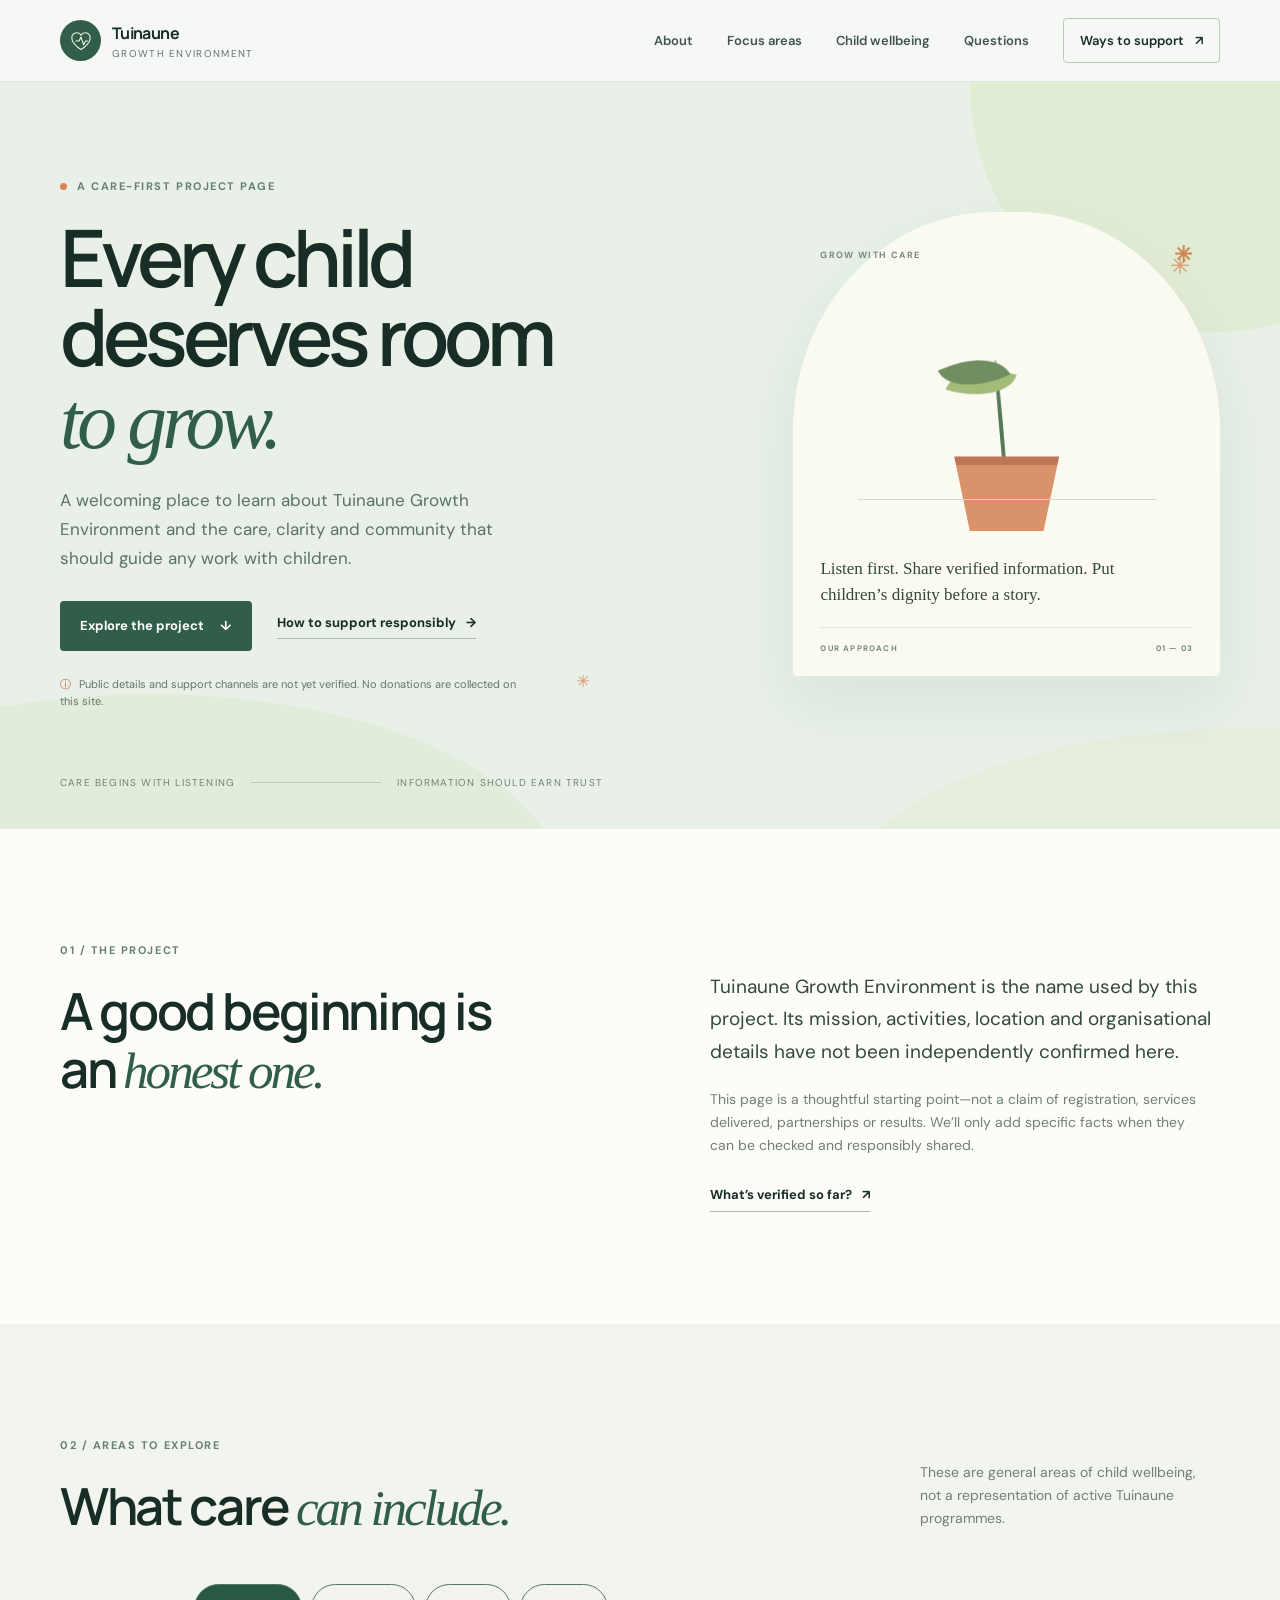
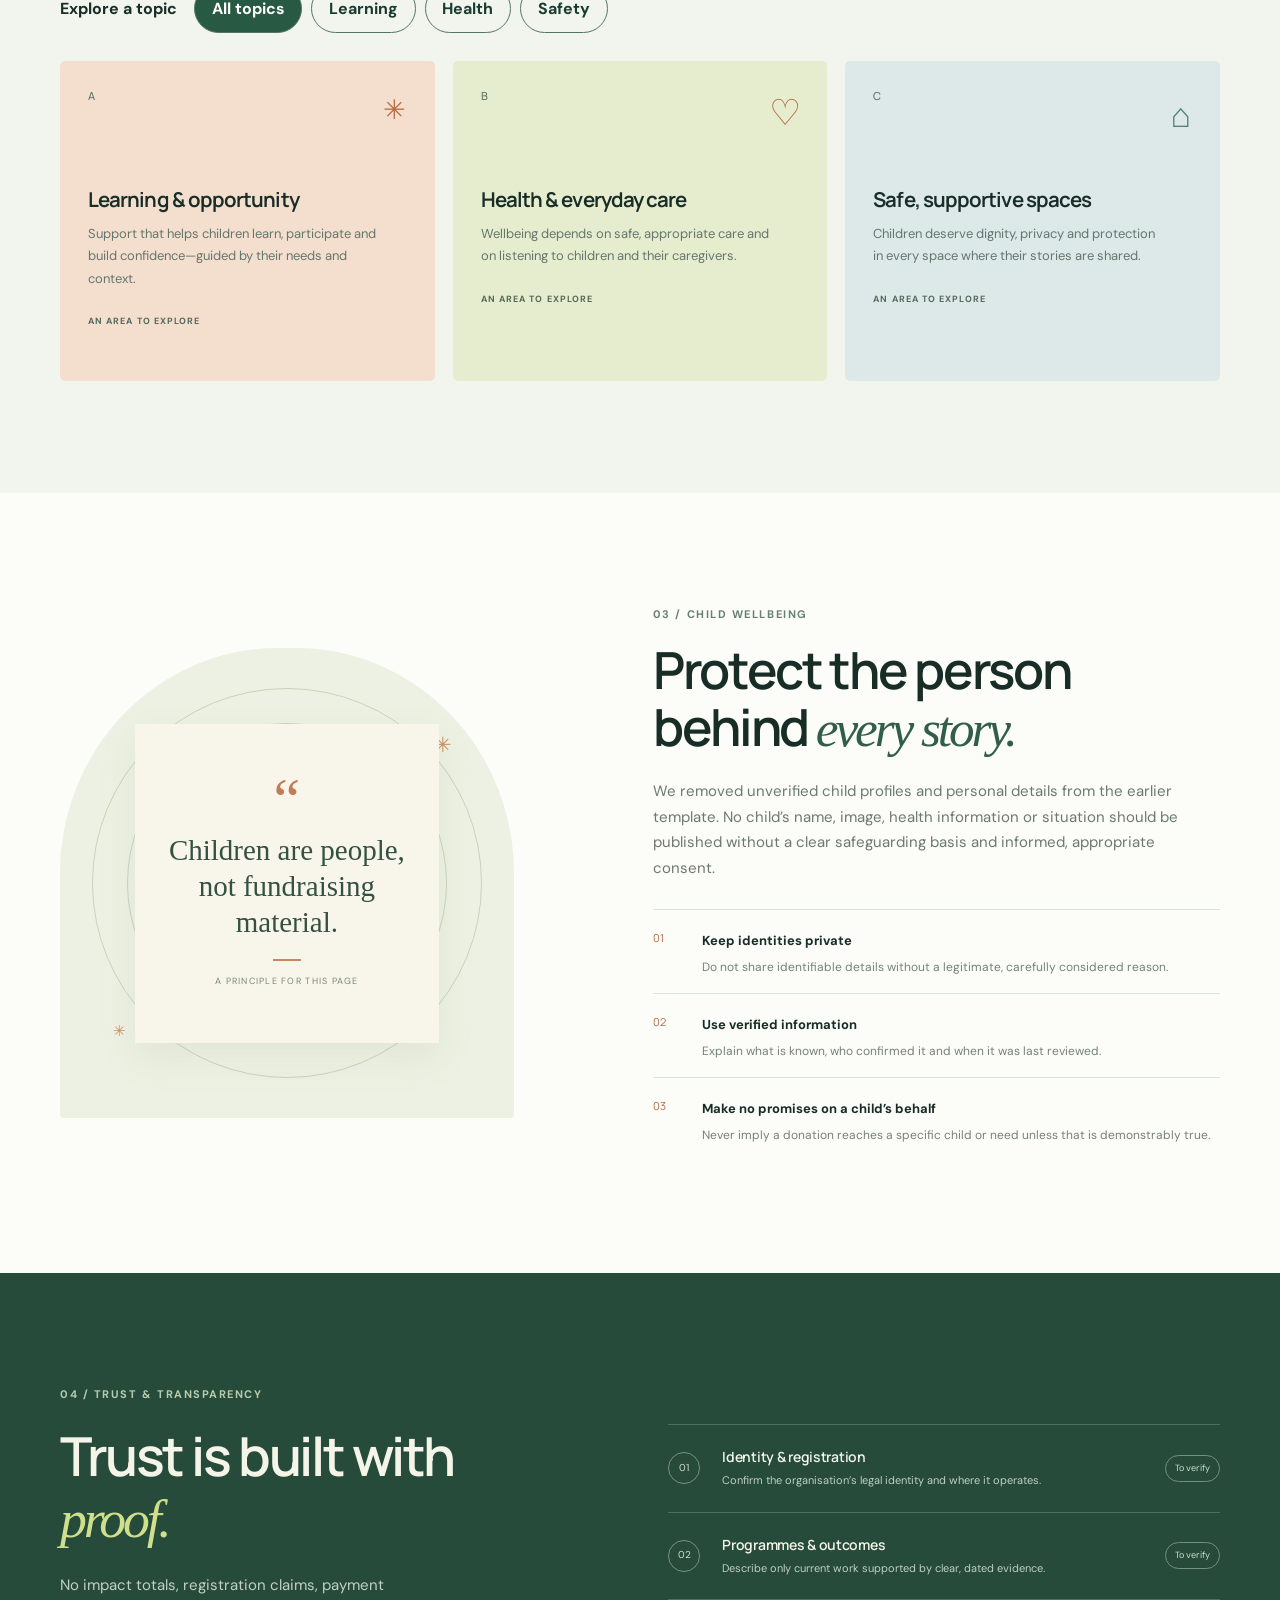
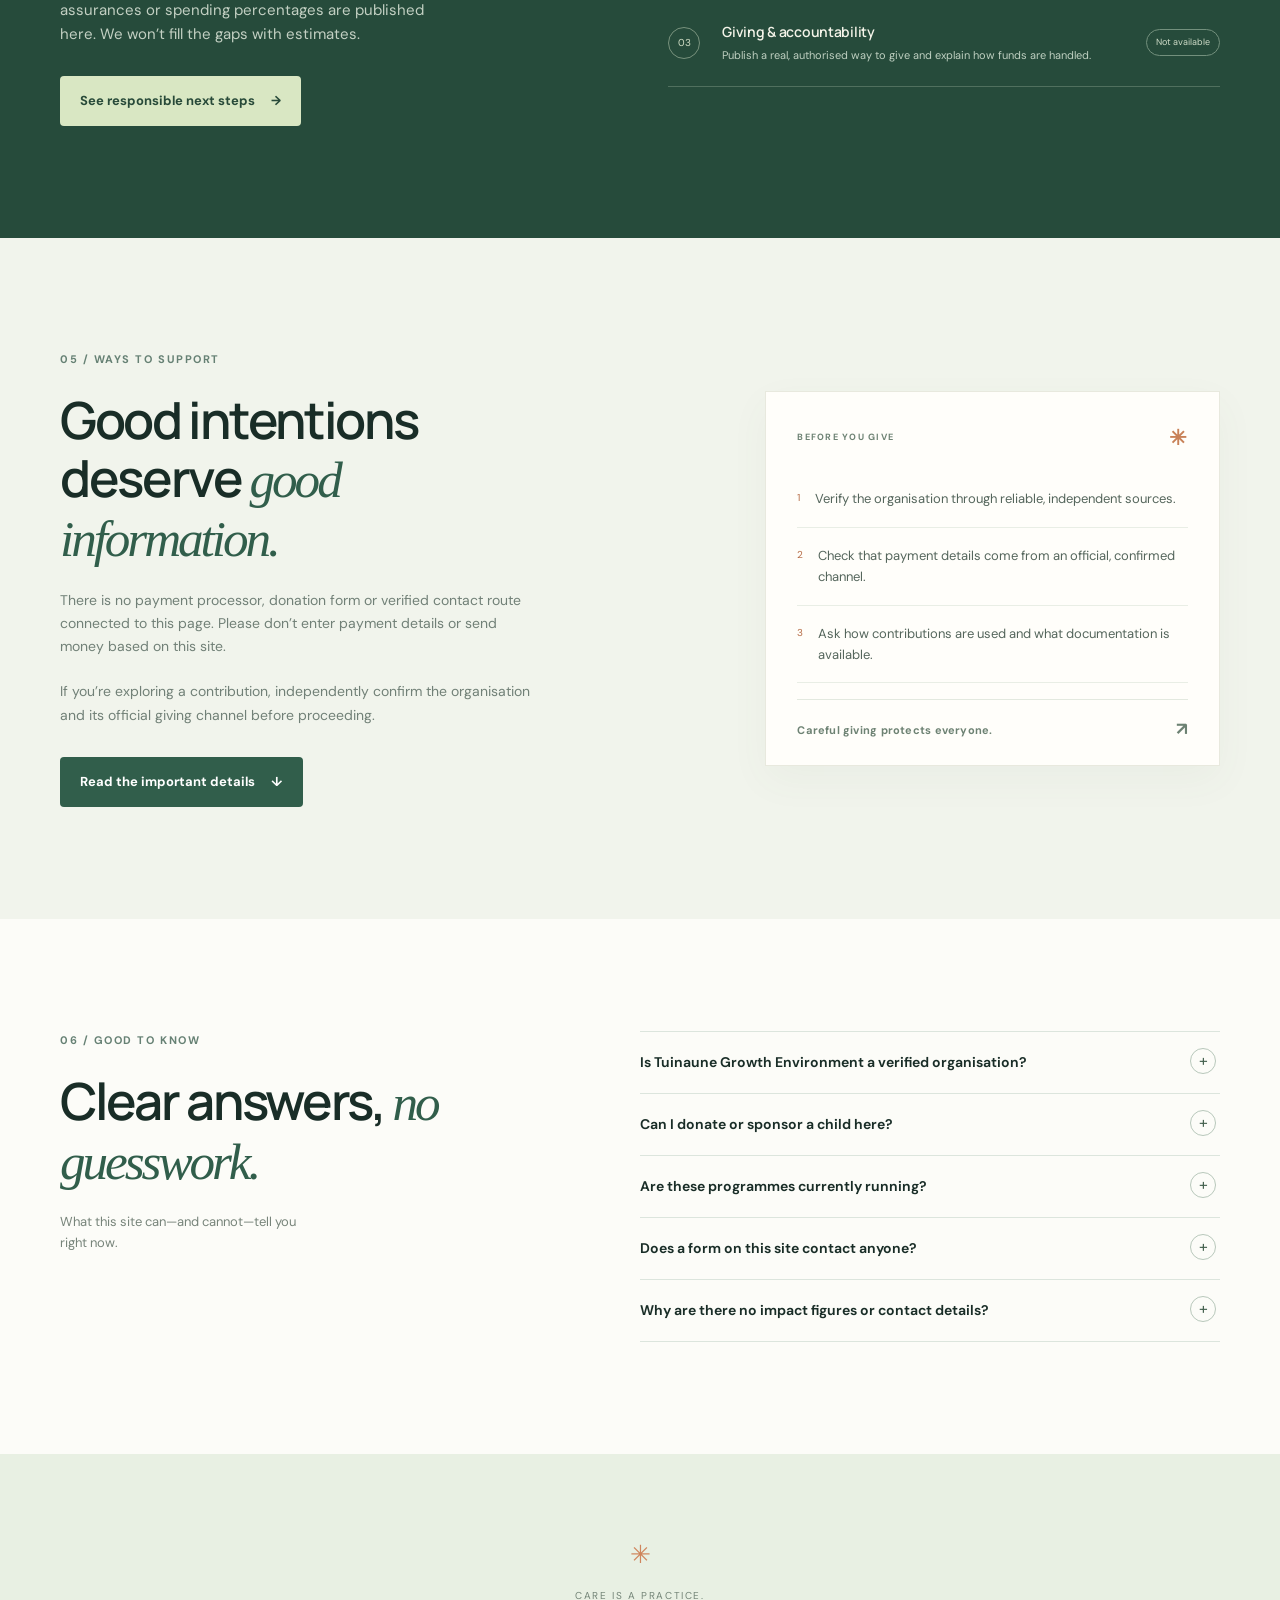
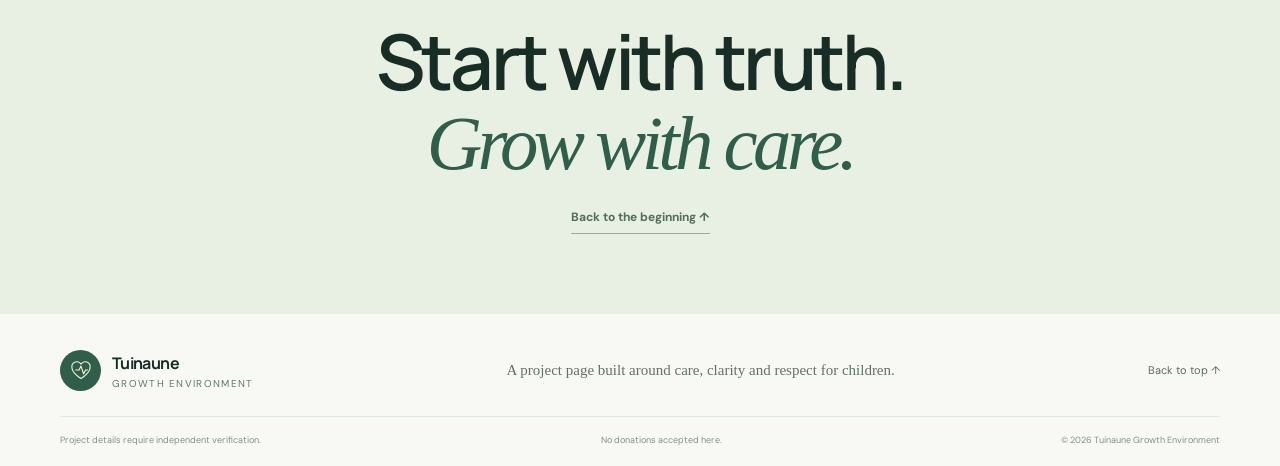
==== index.html @ d68bdaf8 "Complete accessible responsive redesign" ====
<!doctype html>
<html lang="en">
<head>
  <meta charset="utf-8">
  <meta name="viewport" content="width=device-width, initial-scale=1">
  <meta name="theme-color" content="#f5f8f4">
  <meta name="description" content="An information-first project page for Tuinaune Growth Environment. Project details and ways to support are being verified.">
  <title>Tuinaune Growth Environment — Care, with clarity</title>
  <link rel="preconnect" href="https://fonts.googleapis.com">
  <link rel="preconnect" href="https://fonts.gstatic.com" crossorigin>
  <link href="https://fonts.googleapis.com/css2?family=DM+Sans:wght@400;500;600;700&family=Manrope:wght@400;500;600;700;800&display=swap" rel="stylesheet">
  <link rel="stylesheet" href="styles.css">
  <script src="script.js" defer></script>
</head>
<body>
  <a class="skip-link" href="#main">Skip to content</a>
  <header class="site-header">
    <div class="wrap header-inner">
      <a class="brand" href="#home" aria-label="Tuinaune Growth Environment home">
        <span class="brand-mark" aria-hidden="true"><svg viewBox="0 0 40 40"><path d="M20 33S6 25.2 6 15.8A7.6 7.6 0 0 1 20 11a7.6 7.6 0 0 1 14 4.8C34 25.2 20 33 20 33Z"/><path d="M12 20h5l3-6 4 12 3-6h3"/></svg></span>
        <span class="brand-copy"><strong>Tuinaune</strong><small>Growth Environment</small></span>
      </a>
      <button class="menu-toggle" type="button" aria-controls="site-nav" aria-expanded="false"><span class="menu-lines" aria-hidden="true"></span><span class="sr-only">Open navigation</span></button>
      <nav id="site-nav" class="site-nav" aria-label="Main navigation">
        <a href="#about">About</a><a href="#focus">Focus areas</a><a href="#care">Child wellbeing</a><a href="#questions">Questions</a><a class="nav-cta" href="#support">Ways to support <span aria-hidden="true">↗</span></a>
      </nav>
    </div>
  </header>
  <main id="main">
    <section class="hero" id="home">
      <div class="hero-art" aria-hidden="true"><div class="art-sun"></div><div class="art-hill hill-one"></div><div class="art-hill hill-two"></div><div class="art-flower flower-one">✳</div><div class="art-flower flower-two">✳</div></div>
      <div class="wrap hero-layout">
        <div class="hero-copy"><p class="eyebrow"><span class="eyebrow-dot"></span> A care-first project page</p>
          <h1>Every child deserves room <em>to grow.</em></h1>
          <p class="hero-lede">A welcoming place to learn about Tuinaune Growth Environment and the care, clarity and community that should guide any work with children.</p>
          <div class="hero-actions"><a class="button button-dark" href="#about">Explore the project <span aria-hidden="true">↓</span></a><a class="text-link" href="#support">How to support responsibly <span aria-hidden="true">→</span></a></div>
          <p class="status-note"><span aria-hidden="true">ⓘ</span> Public details and support channels are not yet verified. No donations are collected on this site.</p>
        </div>
        <div class="hero-card" aria-label="A simple illustration of a growing plant"><div class="card-top"><span>GROW WITH CARE</span><span class="card-spark" aria-hidden="true">✳</span></div><div class="plant-scene"><div class="plant-stem"></div><div class="leaf leaf-left"></div><div class="leaf leaf-right"></div><div class="plant-pot"><span></span></div><div class="ground-line"></div></div><p>Listen first. Share verified information. Put children’s dignity before a story.</p><div class="card-index"><span>OUR APPROACH</span><span>01 — 03</span></div></div>
      </div>
      <div class="hero-bottom wrap"><span>Care begins with listening</span><span class="hero-bottom-line"></span><span>Information should earn trust</span></div>
    </section>

    <section class="intro section-pad" id="about">
      <div class="wrap intro-grid"><div><p class="eyebrow">01 / The project</p><h2>A good beginning is an <em>honest one.</em></h2></div><div class="intro-copy"><p class="large-copy">Tuinaune Growth Environment is the name used by this project. Its mission, activities, location and organisational details have not been independently confirmed here.</p><p>This page is a thoughtful starting point—not a claim of registration, services delivered, partnerships or results. We’ll only add specific facts when they can be checked and responsibly shared.</p><a class="under-link" href="#questions">What’s verified so far? <span aria-hidden="true">↗</span></a></div></div>
    </section>

    <section class="focus section-pad" id="focus">
      <div class="wrap"><div class="section-heading"><div><p class="eyebrow">02 / Areas to explore</p><h2>What care <em>can include.</em></h2></div><p>These are general areas of child wellbeing, not a representation of active Tuinaune programmes.</p></div>
        <div class="topic-filters" role="group" aria-label="Filter wellbeing topics"><span>Explore a topic</span><button class="topic-filter active" type="button" data-filter="all" aria-pressed="true">All topics</button><button class="topic-filter" type="button" data-filter="learning" aria-pressed="false">Learning</button><button class="topic-filter" type="button" data-filter="health" aria-pressed="false">Health</button><button class="topic-filter" type="button" data-filter="safety" aria-pressed="false">Safety</button></div>
        <p class="filter-status sr-only" role="status" aria-live="polite">Showing all 3 topics.</p>
        <div class="focus-grid">
          <article class="focus-card focus-peach" data-topic="learning"><div class="focus-num">A</div><div class="focus-icon" aria-hidden="true">✳</div><h3>Learning & opportunity</h3><p>Support that helps children learn, participate and build confidence—guided by their needs and context.</p><span class="card-tag">An area to explore</span></article>
          <article class="focus-card focus-lime" data-topic="health"><div class="focus-num">B</div><div class="focus-icon icon-heart" aria-hidden="true">♡</div><h3>Health & everyday care</h3><p>Wellbeing depends on safe, appropriate care and on listening to children and their caregivers.</p><span class="card-tag">An area to explore</span></article>
          <article class="focus-card focus-blue" data-topic="safety"><div class="focus-num">C</div><div class="focus-icon icon-community" aria-hidden="true">⌂</div><h3>Safe, supportive spaces</h3><p>Children deserve dignity, privacy and protection in every space where their stories are shared.</p><span class="card-tag">An area to explore</span></article>
        </div>
      </div>
    </section>

    <section class="care section-pad" id="care"><div class="wrap care-layout"><div class="care-visual"><div class="care-quote"><span class="quote-mark">“</span><p>Children are people, not fundraising material.</p><span class="quote-rule"></span><small>A principle for this page</small></div><div class="care-orbit orbit-one"></div><div class="care-orbit orbit-two"></div><span class="care-star star-one">✳</span><span class="care-star star-two">✳</span></div><div class="care-copy"><p class="eyebrow">03 / Child wellbeing</p><h2>Protect the person behind <em>every story.</em></h2><p class="large-copy">We removed unverified child profiles and personal details from the earlier template. No child’s name, image, health information or situation should be published without a clear safeguarding basis and informed, appropriate consent.</p><ul class="care-list"><li><span>01</span><div><strong>Keep identities private</strong><p>Do not share identifiable details without a legitimate, carefully considered reason.</p></div></li><li><span>02</span><div><strong>Use verified information</strong><p>Explain what is known, who confirmed it and when it was last reviewed.</p></div></li><li><span>03</span><div><strong>Make no promises on a child’s behalf</strong><p>Never imply a donation reaches a specific child or need unless that is demonstrably true.</p></div></li></ul></div></div></section>

    <section class="clarity section-pad" id="impact"><div class="wrap clarity-inner"><div><p class="eyebrow">04 / Trust & transparency</p><h2>Trust is built with <em>proof.</em></h2><p class="clarity-lede">No impact totals, registration claims, payment assurances or spending percentages are published here. We won’t fill the gaps with estimates.</p><a class="button button-light" href="#support">See responsible next steps <span aria-hidden="true">→</span></a></div><div class="proof-list"><div class="proof-item"><span class="proof-icon">01</span><div><h3>Identity & registration</h3><p>Confirm the organisation’s legal identity and where it operates.</p></div><span class="proof-status">To verify</span></div><div class="proof-item"><span class="proof-icon">02</span><div><h3>Programmes & outcomes</h3><p>Describe only current work supported by clear, dated evidence.</p></div><span class="proof-status">To verify</span></div><div class="proof-item"><span class="proof-icon">03</span><div><h3>Giving & accountability</h3><p>Publish a real, authorised way to give and explain how funds are handled.</p></div><span class="proof-status">Not available</span></div></div></div></section>

    <section class="support section-pad" id="support"><div class="wrap support-layout"><div class="support-copy"><p class="eyebrow">05 / Ways to support</p><h2>Good intentions deserve <em>good information.</em></h2><p>There is no payment processor, donation form or verified contact route connected to this page. Please don’t enter payment details or send money based on this site.</p><p>If you’re exploring a contribution, independently confirm the organisation and its official giving channel before proceeding.</p><a class="button button-dark" href="#questions">Read the important details <span aria-hidden="true">↓</span></a></div><div class="support-panel"><div class="panel-top"><span>BEFORE YOU GIVE</span><span aria-hidden="true">✳</span></div><ol><li><span>1</span><p>Verify the organisation through reliable, independent sources.</p></li><li><span>2</span><p>Check that payment details come from an official, confirmed channel.</p></li><li><span>3</span><p>Ask how contributions are used and what documentation is available.</p></li></ol><div class="panel-foot"><span>Careful giving protects everyone.</span><span aria-hidden="true">↗</span></div></div></div></section>

    <section class="questions section-pad" id="questions"><div class="wrap questions-layout"><div class="questions-heading"><p class="eyebrow">06 / Good to know</p><h2>Clear answers, <em>no guesswork.</em></h2><p>What this site can—and cannot—tell you right now.</p></div><div class="faq-list"><details><summary>Is Tuinaune Growth Environment a verified organisation?</summary><div class="faq-answer"><p>This page does not establish its legal status, registration or location. Those details need independent verification before being presented as fact.</p></div></details><details><summary>Can I donate or sponsor a child here?</summary><div class="faq-answer"><p>No. This is a static information page, not a donation platform. It does not collect money, card details or sponsorship requests. No child profiles are published.</p></div></details><details><summary>Are these programmes currently running?</summary><div class="faq-answer"><p>The learning, health and safe-space cards describe general areas of child wellbeing only. They are not claims that Tuinaune currently provides these services.</p></div></details><details><summary>Does a form on this site contact anyone?</summary><div class="faq-answer"><p>There are no connected contact or subscription forms. Any interactive demo only runs in your browser; it does not send or store your information.</p></div></details><details><summary>Why are there no impact figures or contact details?</summary><div class="faq-answer"><p>No reliable, verified figures or official contact details were provided for this project page. Publishing invented numbers or guessed contacts could mislead people.</p></div></details></div></div></section>

    <section class="closing"><div class="wrap closing-inner"><span class="closing-spark" aria-hidden="true">✳</span><p>Care is a practice.</p><h2>Start with truth.<br><em>Grow with care.</em></h2><a class="closing-link" href="#home">Back to the beginning ↑</a></div></section>
  </main>
  <footer class="site-footer"><div class="wrap footer-main"><a class="brand footer-brand" href="#home"><span class="brand-mark" aria-hidden="true"><svg viewBox="0 0 40 40"><path d="M20 33S6 25.2 6 15.8A7.6 7.6 0 0 1 20 11a7.6 7.6 0 0 1 14 4.8C34 25.2 20 33 20 33Z"/><path d="M12 20h5l3-6 4 12 3-6h3"/></svg></span><span class="brand-copy"><strong>Tuinaune</strong><small>Growth Environment</small></span></a><p>A project page built around care, clarity and respect for children.</p><a class="footer-up" href="#home">Back to top ↑</a></div><div class="wrap footer-bottom"><span>Project details require independent verification.</span><span>No donations accepted here.</span><span>© <span id="year">2026</span> Tuinaune Growth Environment</span></div></footer>
  <div class="toast" role="status" aria-live="polite" aria-atomic="true"></div>
</body>
</html>
---- styles.css ----
:root{--ink:#192d27;--muted:#64766e;--paper:#f5f8f4;--white:#fff;--green:#315e4b;--lime:#cfdf8c;--orange:#f1a875;--line:#dce5dd;--serif:Georgia,'Times New Roman',serif;--sans:'DM Sans',sans-serif;--display:'Manrope',sans-serif;--wrap:1160px;--ease:cubic-bezier(.2,.7,.25,1)}
*{box-sizing:border-box}html{scroll-behavior:smooth;scroll-padding-top:90px}body{margin:0;background:var(--paper);color:var(--ink);font-family:var(--sans);font-size:16px;line-height:1.65;-webkit-font-smoothing:antialiased}a{color:inherit;text-decoration:none}button{font:inherit}p{margin:0 0 1em}h1,h2,h3{font-family:var(--display);letter-spacing:-.045em;line-height:1.12;margin:0}h2{font-size:clamp(2.3rem,4vw,3.55rem);font-weight:600}h2 em,h1 em{font-family:var(--serif);font-weight:400;color:var(--green);letter-spacing:-.06em}h3{font-size:1.28rem;font-weight:650}.wrap{width:min(var(--wrap),calc(100% - 64px));margin-inline:auto}.section-pad{padding:112px 0}.skip-link{position:absolute;top:-100px;left:16px;background:#fff;padding:12px 18px;z-index:1001;border:2px solid var(--green);border-radius:8px}.skip-link:focus{top:10px}.sr-only{position:absolute;width:1px;height:1px;padding:0;margin:-1px;overflow:hidden;clip:rect(0,0,0,0);white-space:nowrap;border:0}
.site-header{height:82px;position:sticky;top:0;z-index:50;background:rgba(245,248,244,.94);border-bottom:1px solid rgba(220,229,221,.8);backdrop-filter:blur(16px)}.header-inner{height:100%;display:flex;align-items:center;justify-content:space-between}.brand{display:inline-flex;align-items:center;gap:11px}.brand-mark{width:41px;height:41px;background:var(--green);border-radius:50%;display:grid;place-items:center}.brand-mark svg{width:26px;fill:none;stroke:#eff6dc;stroke-width:1.7;stroke-linecap:round;stroke-linejoin:round}.brand-copy{display:grid;line-height:1.1}.brand-copy strong{font:700 16px var(--display);letter-spacing:-.04em}.brand-copy small{font-size:10px;letter-spacing:.13em;text-transform:uppercase;color:var(--muted);margin-top:4px}.site-nav{display:flex;align-items:center;gap:34px}.site-nav>a{font-size:13px;font-weight:600;color:#42544d;transition:color .2s}.site-nav>a:hover{color:#a95d36}.site-nav .nav-cta{padding:11px 16px;border:1px solid #b9c9bd;border-radius:4px;color:var(--ink)}.nav-cta span{margin-left:8px}.menu-toggle{display:none}
.hero{position:relative;overflow:hidden;min-height:660px;background:#e8f0e7;padding:95px 0 38px}.hero-layout{position:relative;z-index:2;display:grid;grid-template-columns:1.15fr .78fr;gap:9%;align-items:center}.hero-copy{max-width:620px}.eyebrow{font-size:11px;font-weight:700;letter-spacing:.14em;text-transform:uppercase;color:#668174;margin:0 0 23px;display:flex;align-items:center;gap:10px}.eyebrow-dot{width:7px;height:7px;background:#d78554;border-radius:50%}.hero h1{font-size:clamp(3.6rem,6.2vw,6.1rem);font-weight:600;line-height:.99;max-width:680px;letter-spacing:-.065em}.hero h1 em{display:block;margin-top:7px}.hero-lede{font-size:17px;line-height:1.7;color:#5b7167;max-width:490px;margin:25px 0 28px}.hero-actions{display:flex;align-items:center;gap:25px;flex-wrap:wrap}.button{min-height:50px;display:inline-flex;justify-content:center;align-items:center;gap:16px;padding:0 20px;border-radius:4px;font-size:13px;font-weight:700;transition:transform .2s var(--ease),background .2s}.button:hover{transform:translateY(-2px)}.button:focus-visible,a:focus-visible,button:focus-visible,summary:focus-visible{outline:3px solid #bf6f48;outline-offset:4px}.button-dark{background:var(--green);color:white}.button-dark:hover{background:#203f31}.text-link,.under-link{font-size:13px;font-weight:700;border-bottom:1px solid #a9bbb0;padding-bottom:5px}.text-link span,.under-link span{margin-left:7px}.status-note{max-width:460px;margin:25px 0 0;font-size:11px;color:#63766c;line-height:1.6}.status-note span{margin-right:5px;color:#b66b43}.hero-card{background:#fafaf1;border-radius:47% 47% 4px 4px;min-height:410px;padding:25px 27px 20px;box-shadow:0 25px 60px rgba(52,86,66,.08);display:flex;flex-direction:column}.card-top,.card-index{display:flex;align-items:center;justify-content:space-between;font-size:9px;letter-spacing:.15em;color:#77887d;font-weight:700}.card-spark{font-size:22px;color:#cc8753}.plant-scene{position:relative;height:260px;margin:10px 0;display:grid;place-items:center}.ground-line{position:absolute;bottom:43px;width:80%;height:1px;background:#d4daca}.plant-stem{position:absolute;bottom:49px;width:4px;height:135px;border-radius:50%;background:#537858;transform:rotate(-5deg);transform-origin:bottom center;animation:stem-grow .9s .1s var(--ease) both}.leaf{position:absolute;bottom:135px;width:64px;height:34px;background:#a4bb78;border-radius:100% 0 100% 0}.leaf-left{left:calc(50% - 59px);transform:rotate(16deg);transform-origin:right center;animation:leaf-open .6s .65s var(--ease) both}.leaf-right{left:calc(50% - 4px);bottom:167px;transform:rotate(-25deg) scaleX(-1);transform-origin:left center;animation:leaf-open-right .6s .8s var(--ease) both;background:#718e62}@keyframes stem-grow{from{transform:rotate(-5deg) scaleY(0)}to{transform:rotate(-5deg) scaleY(1)}}@keyframes leaf-open{from{opacity:0;transform:rotate(16deg) scale(.25)}to{opacity:1;transform:rotate(16deg) scale(1)}}@keyframes leaf-open-right{from{opacity:0;transform:rotate(-25deg) scaleX(-1) scale(.25)}to{opacity:1;transform:rotate(-25deg) scaleX(-1) scale(1)}}.plant-pot{position:absolute;bottom:12px;width:105px;height:75px;background:#d99269;clip-path:polygon(0 0,100% 0,85% 100%,15% 100%);border-radius:4px}.plant-pot span{position:absolute;top:0;left:0;width:100%;height:9px;background:#be7556}.hero-card>p{font:17px/1.5 var(--serif);color:#33483b;max-width:295px;margin:3px 0 20px}.card-index{border-top:1px solid #e5e6da;padding-top:14px;font-size:8px}.hero-art{position:absolute;inset:0;pointer-events:none;overflow:hidden}.art-sun{position:absolute;width:490px;height:490px;border-radius:50%;background:rgba(205,222,158,.26);right:-180px;top:-240px}.art-hill{position:absolute;bottom:-245px;border-radius:50%;width:820px;height:380px;background:rgba(214,228,198,.38)}.hill-one{left:-260px}.hill-two{right:-370px;bottom:-280px;background:rgba(219,228,186,.24)}.art-flower{position:absolute;color:#db986e;font-size:24px}.flower-one{right:7%;top:22%}.flower-two{left:45%;bottom:18%;font-size:17px}.hero-bottom{position:relative;z-index:1;display:flex;align-items:center;gap:16px;margin-top:64px;font-size:10px;text-transform:uppercase;letter-spacing:.12em;color:#718278}.hero-bottom-line{height:1px;max-width:130px;flex:1;background:#bdcbbd}
.intro{background:#fcfcf8}.intro-grid{display:grid;grid-template-columns:1fr 1fr;gap:12%;align-items:start}.intro h2{max-width:460px}.intro-copy{padding-top:30px}.large-copy{font-size:19px;line-height:1.7;color:#33493d}.intro-copy>p:not(.large-copy){font-size:14px;color:#708077;max-width:490px;margin:20px 0 24px}.under-link{display:inline-block}
.focus{background:#f2f5ee}.section-heading{display:flex;align-items:end;justify-content:space-between;gap:45px;margin-bottom:48px}.section-heading h2{max-width:500px}.section-heading>p{max-width:300px;color:#718077;font-size:14px;margin:0 0 6px}.focus-grid{display:grid;grid-template-columns:repeat(3,1fr);gap:18px}.focus-card{position:relative;padding:27px 28px 30px;min-height:320px;border-radius:5px;overflow:hidden;transition:transform .25s var(--ease)}.focus-card:hover{transform:translateY(-5px)}.focus-peach{background:#f4dfcf}.focus-lime{background:#e6edce}.focus-blue{background:#dce9e8}.focus-num{font:500 11px var(--display);color:#607367;letter-spacing:.08em}.focus-icon{position:absolute;right:29px;top:27px;font-size:27px;color:#b66e48}.icon-heart{font-size:36px;right:26px;top:22px}.icon-community{font-size:34px;color:#568176}.focus-card h3{margin:85px 0 12px;max-width:220px}.focus-card p{font-size:13px;line-height:1.7;color:#65766c;margin:0;max-width:290px}.card-tag{display:inline-block;margin-top:24px;font-size:9px;letter-spacing:.12em;text-transform:uppercase;font-weight:700;color:#53695a}
.care{background:#fcfcf8}.care-layout{display:grid;grid-template-columns:.8fr 1fr;gap:12%;align-items:center}.care-visual{height:470px;background:#edf1e3;position:relative;overflow:hidden;border-radius:48% 48% 4px 4px;display:grid;place-items:center}.care-quote{width:67%;height:68%;background:#f8f5eb;position:relative;z-index:2;display:flex;align-items:center;justify-content:center;flex-direction:column;text-align:center;padding:25px;box-shadow:0 15px 36px #71806919}.quote-mark{font:60px/.7 var(--serif);color:#c17d56}.care-quote p{font:clamp(20px,2.5vw,29px)/1.25 var(--serif);color:#355142;margin:12px 0 19px}.quote-rule{width:28px;height:2px;background:#c78760}.care-quote small{font-size:9px;letter-spacing:.14em;text-transform:uppercase;color:#79887b;margin-top:13px}.care-orbit{position:absolute;border:1px solid #c8d3ba;border-radius:50%;width:390px;height:390px}.orbit-two{width:320px;height:320px}.care-star{position:absolute;color:#d18e63;font-size:21px}.star-one{top:80px;right:62px}.star-two{bottom:75px;left:53px;font-size:15px}.care-copy .eyebrow{margin-bottom:17px}.care-copy h2{max-width:530px}.care-copy>.large-copy{font-size:15px;color:#6b7a71;margin:22px 0 28px}.care-list{list-style:none;padding:0;margin:0}.care-list li{display:grid;grid-template-columns:36px 1fr;gap:13px;padding:17px 0;border-top:1px solid var(--line)}.care-list li>span{font:11px var(--display);color:#b36d47;padding-top:3px}.care-list strong{font-size:13px}.care-list p{font-size:12px;color:#75827a;margin:4px 0 0;line-height:1.55}
.clarity{background:#264b3b;color:#f4f4e9}.clarity-inner{display:grid;grid-template-columns:.85fr 1fr;gap:12%;align-items:center}.clarity .eyebrow{color:#b9ccae}.clarity h2{font-size:clamp(2.6rem,4.2vw,3.7rem);max-width:470px}.clarity h2 em{color:#cfdf8c}.clarity-lede{font-size:15px;color:#c3d0c3;max-width:400px;margin:24px 0 29px}.button-light{background:#d9e7c3;color:#284a39}.button-light:hover{background:#eef3de}.proof-list{border-top:1px solid #50705e}.proof-item{display:grid;grid-template-columns:39px 1fr auto;gap:15px;align-items:center;padding:22px 0;border-bottom:1px solid #50705e}.proof-icon{width:32px;height:32px;border:1px solid #78927d;border-radius:50%;display:grid;place-items:center;font-size:10px;color:#d3e0c7}.proof-item h3{font:600 14px var(--display);letter-spacing:-.02em;margin:0 0 5px}.proof-item p{font-size:11px;color:#bfd0c1;margin:0}.proof-status{font-size:9px;border:1px solid #73907d;border-radius:99px;padding:5px 9px;color:#d0ddc9;white-space:nowrap}
.support{background:#f1f4ec}.support-layout{display:grid;grid-template-columns:1fr .82fr;gap:13%;align-items:center}.support-copy h2{max-width:500px}.support-copy>p:not(.eyebrow){font-size:14px;color:#718077;max-width:475px;margin:22px 0}.support-copy .button{margin-top:8px}.support-panel{background:#fffefa;padding:29px 31px 20px;border:1px solid #e8e9de;box-shadow:0 14px 38px #5367550c}.panel-top,.panel-foot{display:flex;justify-content:space-between;align-items:center;font-weight:700;font-size:9px;letter-spacing:.14em;color:#6d8273}.panel-top span:last-child{font-size:21px;color:#c88157}.support-panel ol{list-style:none;padding:0;margin:16px 0}.support-panel li{display:flex;align-items:flex-start;gap:15px;padding:17px 0;border-bottom:1px solid #e9eee5}.support-panel li span{font-size:10px;color:#b56b45;padding-top:2px}.support-panel li p{font-size:13px;color:#55665c;margin:0}.panel-foot{border-top:1px solid #e3e9df;padding-top:15px;letter-spacing:.02em;text-transform:none;font-size:11px}.panel-foot span:last-child{font-size:18px}
.questions{background:#fcfcf8}.questions-layout{display:grid;grid-template-columns:.74fr 1fr;gap:13%}.questions-heading h2{font-size:clamp(2.45rem,4vw,3.5rem)}.questions-heading>p:last-child{font-size:13px;color:#77847a;margin-top:20px;max-width:250px}.faq-list{border-top:1px solid var(--line)}.faq-list details{border-bottom:1px solid var(--line)}.faq-list summary{cursor:pointer;list-style:none;position:relative;padding:20px 38px 20px 0;font-size:14px;font-weight:650;line-height:1.5}.faq-list summary::-webkit-details-marker{display:none}.faq-list summary:after{content:'+';position:absolute;right:4px;top:16px;width:24px;height:24px;border:1px solid #b8c8bb;border-radius:50%;display:grid;place-items:center;color:#45624f;font-size:16px;font-weight:400;transition:transform .2s}.faq-list details[open] summary:after{content:'−';transform:rotate(180deg)}.faq-answer{padding:0 30px 18px 0}.faq-answer p{font-size:13px;color:#708077;line-height:1.7;margin:0;max-width:600px}
.closing{background:#e8f0e3;padding:80px 0;text-align:center}.closing-inner{position:relative}.closing-spark{color:#cf855c;font-size:25px}.closing-inner>p{font-size:10px;letter-spacing:.16em;text-transform:uppercase;color:#738477;margin:13px 0 18px}.closing h2{font-size:clamp(3rem,6vw,5.2rem);line-height:1.02}.closing h2 em{color:var(--green)}.closing-link{display:inline-block;font-size:12px;font-weight:700;color:#536c5b;margin-top:25px;border-bottom:1px solid #9cac9d;padding-bottom:5px}.site-footer{background:#f8f9f5;padding:36px 0 18px}.footer-main{display:flex;align-items:center;justify-content:space-between;padding-bottom:25px}.footer-main>p{font:15px var(--serif);color:#627267;margin:0}.footer-up{font-size:11px;color:#596d5f}.footer-bottom{border-top:1px solid #e0e7df;padding-top:16px;display:flex;justify-content:space-between;gap:15px;font-size:9px;color:#839087}.toast{position:fixed;bottom:20px;left:50%;transform:translate(-50%,20px);padding:12px 18px;background:#203f31;color:#fff;border-radius:4px;box-shadow:0 10px 30px #15251b2b;font-size:13px;opacity:0;pointer-events:none;transition:opacity .2s,transform .2s;z-index:100}.toast.visible{opacity:1;transform:translate(-50%,0)}
@media(max-width:900px){.wrap{width:min(var(--wrap),calc(100% - 44px))}.site-nav{gap:19px}.site-nav>a{font-size:12px}.hero{min-height:620px;padding-top:75px}.hero-layout{gap:5%}.hero-card{min-height:385px}.hero h1{font-size:clamp(3.4rem,7.1vw,5.3rem)}.section-pad{padding:88px 0}.care-layout{gap:7%}.care-visual{height:420px}.clarity-inner{gap:7%}.support-layout,.questions-layout{gap:8%}}
@media(max-width:700px){html{scroll-padding-top:74px}.wrap{width:calc(100% - 40px)}.site-header{height:70px}.brand-mark{width:38px;height:38px}.menu-toggle{display:grid;place-items:center;width:46px;height:46px;border:1px solid #d3dfd4;border-radius:4px;background:transparent;color:var(--ink);cursor:pointer}.menu-lines,.menu-lines:before,.menu-lines:after{display:block;width:19px;height:2px;background:currentColor;position:relative;transition:transform .2s}.menu-lines:before,.menu-lines:after{content:'';position:absolute;left:0}.menu-lines:before{top:-6px}.menu-lines:after{top:6px}.menu-toggle[aria-expanded=true] .menu-lines{background:transparent}.menu-toggle[aria-expanded=true] .menu-lines:before{top:0;transform:rotate(45deg)}.menu-toggle[aria-expanded=true] .menu-lines:after{top:0;transform:rotate(-45deg)}.site-nav{position:absolute;top:69px;left:0;right:0;background:var(--paper);padding:10px 20px 20px;display:flex;align-items:stretch;flex-direction:column;gap:0;border-bottom:1px solid var(--line);box-shadow:0 15px 22px #24382a12;visibility:hidden;opacity:0;transform:translateY(-8px);transition:opacity .18s,transform .18s,visibility .18s}.site-nav.open{visibility:visible;opacity:1;transform:none}.site-nav>a{padding:13px 5px;font-size:14px;border-bottom:1px solid #e6ebe4}.site-nav .nav-cta{border:0;padding:13px 5px}.hero{min-height:auto;padding:64px 0 24px}.hero-layout{grid-template-columns:1fr;gap:42px}.hero h1{font-size:clamp(3.5rem,13.5vw,5.3rem)}.hero-lede{font-size:16px;max-width:510px;margin:20px 0 22px}.hero-actions{gap:17px}.button{min-height:50px;padding:0 16px}.status-note{margin-top:20px}.hero-card{width:min(100%,380px);min-height:370px;margin:0 auto}.plant-scene{height:230px}.hero-bottom{margin-top:38px;gap:10px;font-size:8px}.hero-bottom-line{max-width:50px}.section-pad{padding:76px 0}.intro-grid,.care-layout,.clarity-inner,.support-layout,.questions-layout{grid-template-columns:1fr;gap:27px}.intro-copy{padding-top:0}.large-copy{font-size:17px}.section-heading{display:block;margin-bottom:30px}.section-heading>p{margin-top:18px}.focus-grid{grid-template-columns:1fr;gap:12px}.focus-card{min-height:280px;padding:23px}.focus-card h3{margin-top:76px}.care-layout{gap:36px}.care-visual{height:370px;width:min(100%,430px);margin-inline:auto}.care-quote{width:72%;height:69%}.care-copy>.large-copy{font-size:14px}.clarity-inner{gap:35px}.clarity h2{font-size:2.8rem}.clarity-lede{font-size:14px}.proof-item{grid-template-columns:34px 1fr;gap:12px}.proof-status{grid-column:2;justify-self:start;margin-top:-4px}.support-layout{gap:35px}.support-panel{padding:23px 20px 18px}.questions-layout{gap:35px}.questions-heading>p:last-child{margin-top:13px}.faq-list summary{font-size:13px}.closing{padding:66px 0}.footer-main{align-items:flex-start;flex-wrap:wrap;gap:15px}.footer-main>p{order:3;flex-basis:100%;font-size:14px}.footer-up{margin-left:auto;padding-top:11px}.footer-bottom{display:grid;grid-template-columns:1fr 1fr;gap:9px}.footer-bottom span:last-child{grid-column:1/-1}}
@media(max-width:390px){.wrap{width:calc(100% - 32px)}.hero h1{font-size:3.45rem}.hero-actions{align-items:flex-start;flex-direction:column}.hero-bottom{font-size:7px;letter-spacing:.08em}.hero-bottom-line{max-width:28px}.focus-card{min-height:290px}.care-visual{height:330px}.footer-bottom{grid-template-columns:1fr}.footer-bottom span:last-child{grid-column:auto}}
@media(prefers-reduced-motion:reduce){*,*::before,*::after{scroll-behavior:auto!important;animation-duration:.01ms!important;animation-iteration-count:1!important;transition-duration:.01ms!important}.focus-card:hover,.button:hover{transform:none}}

/* Accessible client-side topic filters */
.topic-filters{display:flex;flex-wrap:wrap;gap:.55rem;align-items:center;margin:0 0 1.75rem}.topic-filters>span{font-weight:700;margin-right:.5rem}.topic-filter{min-height:44px;padding:.65rem 1.05rem;border:1px solid #557567;border-radius:999px;background:transparent;color:#193c30;font:inherit;font-weight:700;cursor:pointer}.topic-filter:hover,.topic-filter.active{background:#285942;color:#fff}.topic-filter:focus-visible{outline:3px solid #dc8a54;outline-offset:3px}.focus-card[hidden]{display:none}
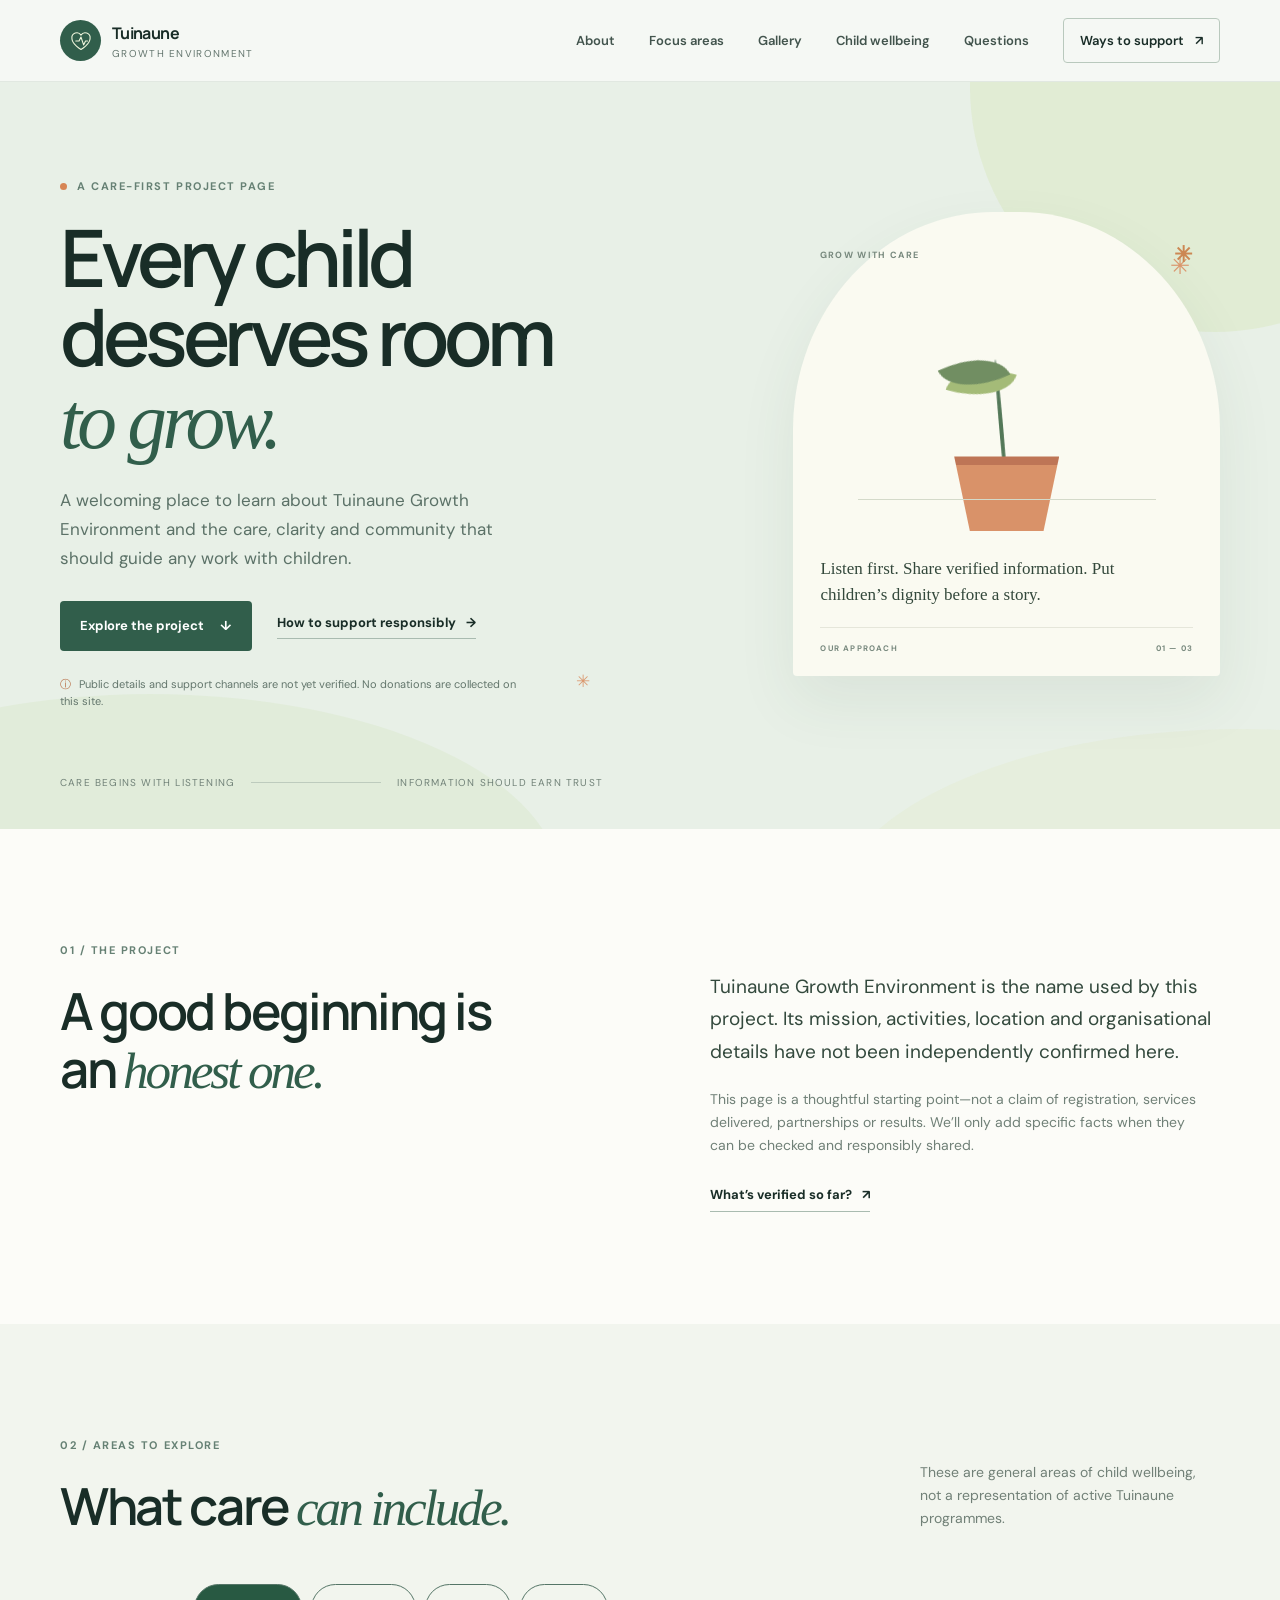
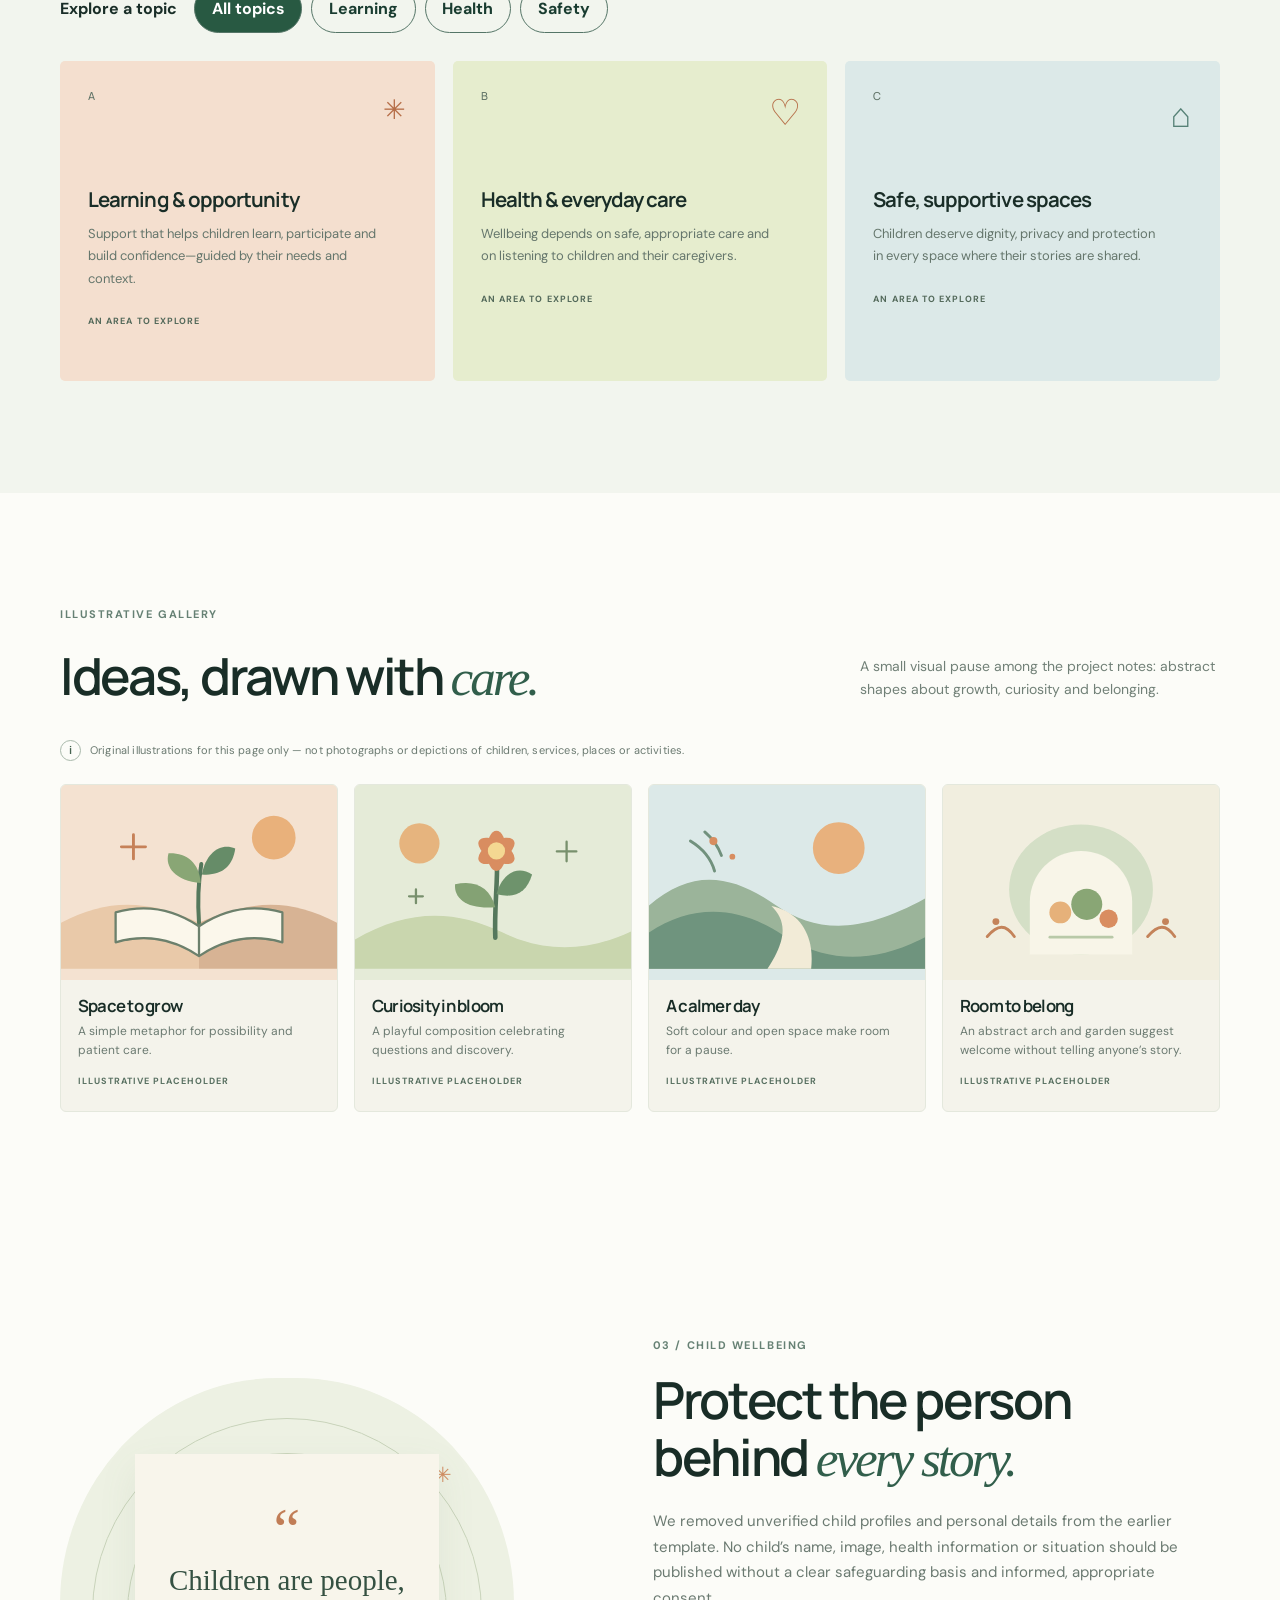
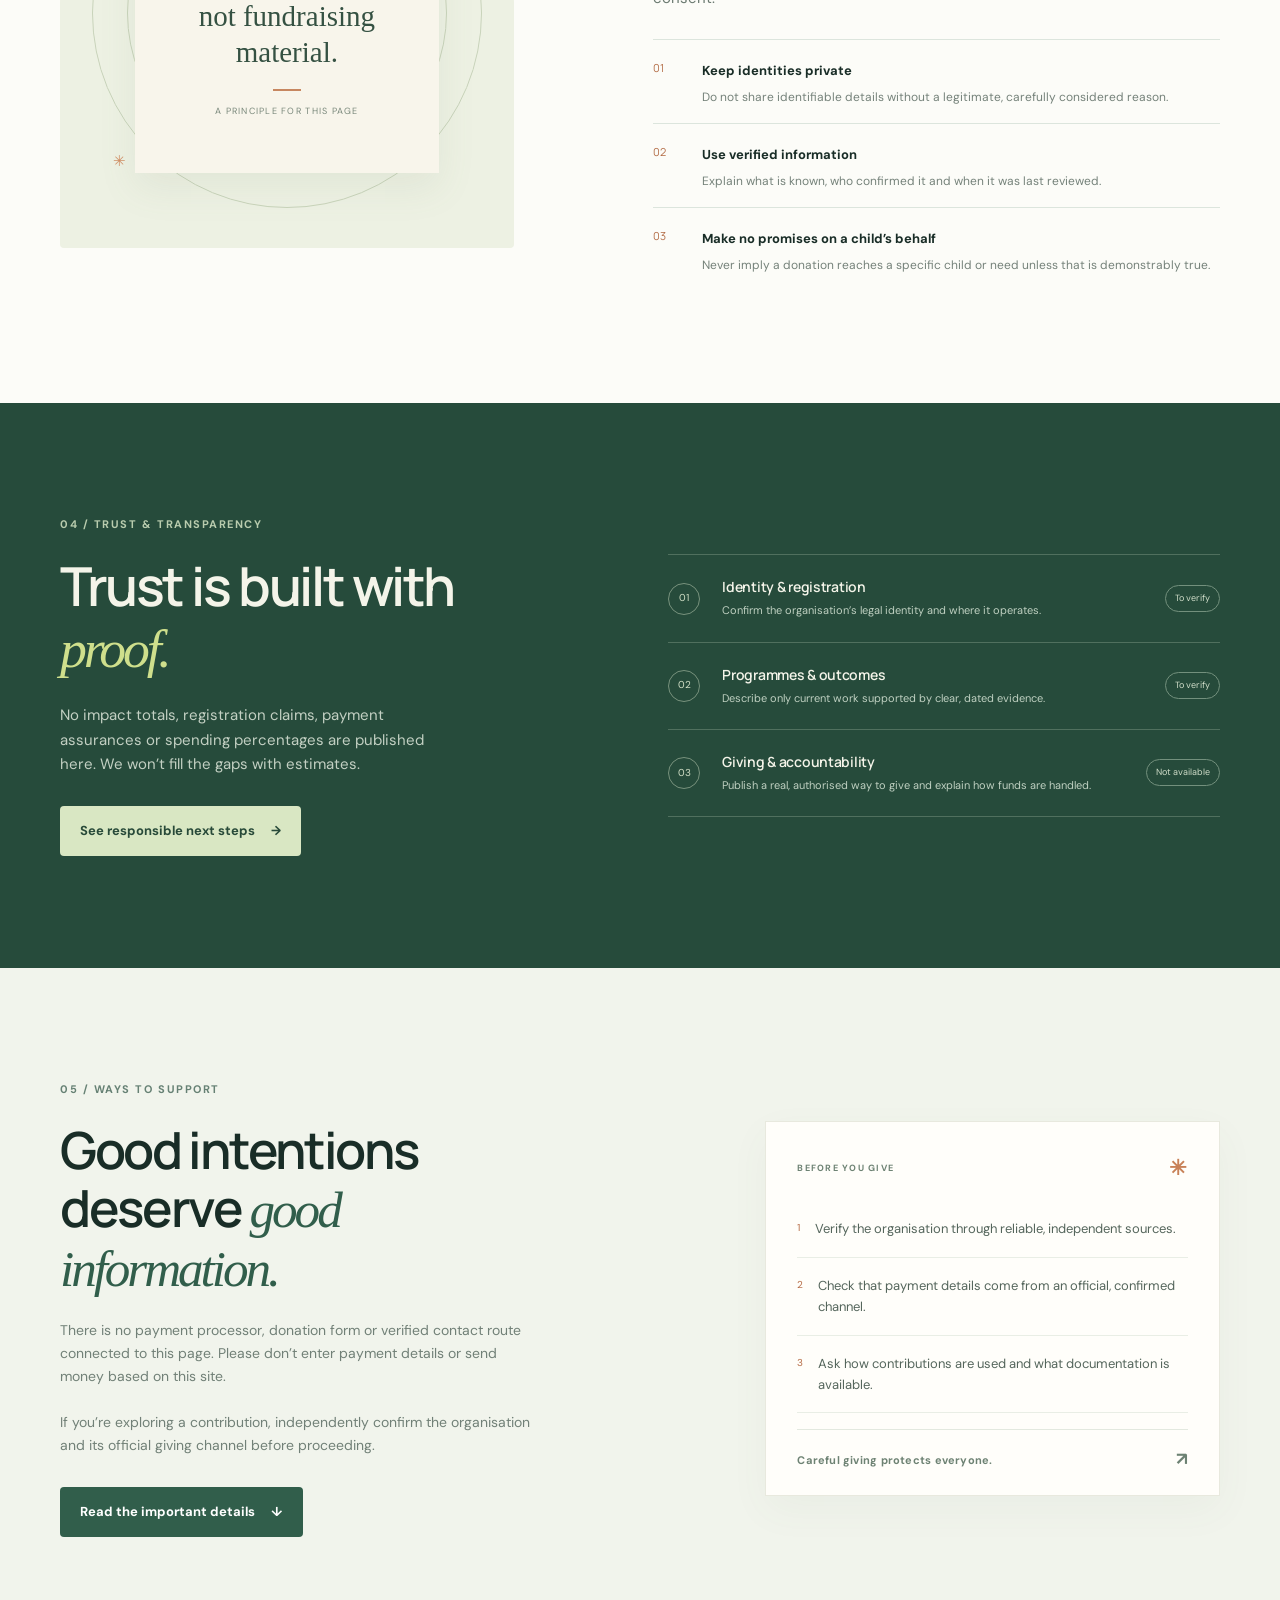
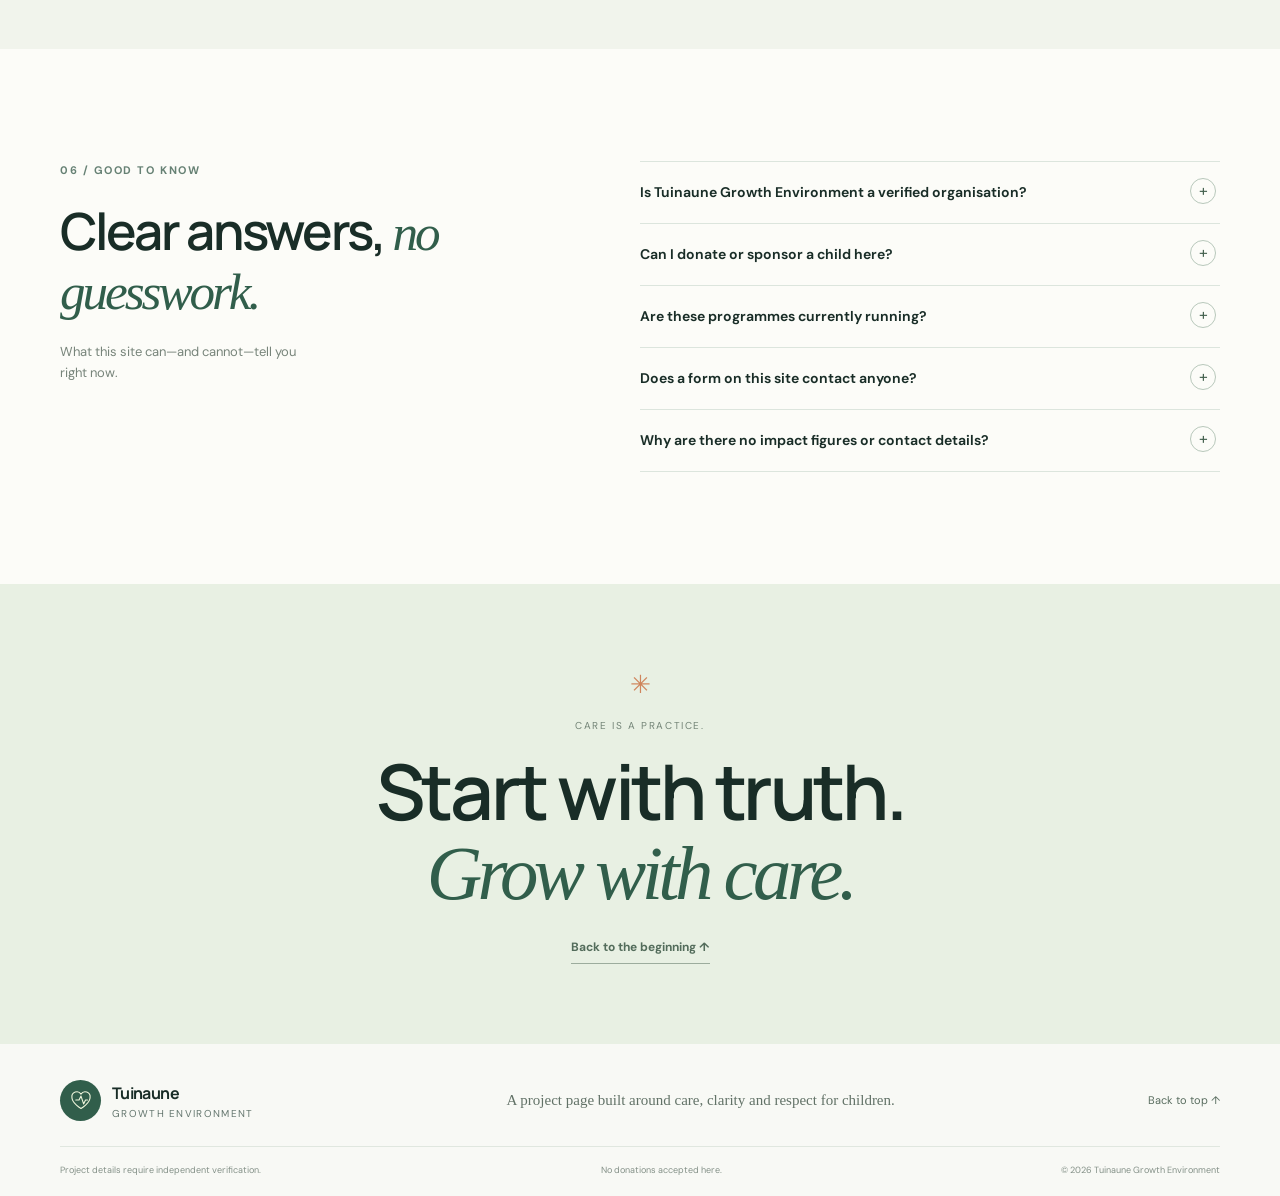
==== commit d31bb424: "Add gallery and refined motion" ====
--- a/index.html
+++ b/index.html
@@ -22,7 +22,7 @@
       </a>
       <button class="menu-toggle" type="button" aria-controls="site-nav" aria-expanded="false"><span class="menu-lines" aria-hidden="true"></span><span class="sr-only">Open navigation</span></button>
       <nav id="site-nav" class="site-nav" aria-label="Main navigation">
-        <a href="#about">About</a><a href="#focus">Focus areas</a><a href="#care">Child wellbeing</a><a href="#questions">Questions</a><a class="nav-cta" href="#support">Ways to support <span aria-hidden="true">↗</span></a>
+        <a href="#about">About</a><a href="#focus">Focus areas</a><a href="#gallery">Gallery</a><a href="#care">Child wellbeing</a><a href="#questions">Questions</a><a class="nav-cta" href="#support">Ways to support <span aria-hidden="true">↗</span></a>
       </nav>
     </div>
   </header>
@@ -57,6 +57,19 @@
       </div>
     </section>
 
+    <section class="gallery section-pad" id="gallery" aria-labelledby="gallery-title">
+      <div class="wrap">
+        <div class="gallery-heading"><div><p class="eyebrow">Illustrative gallery</p><h2 id="gallery-title">Ideas, drawn with <em>care.</em></h2></div><p class="gallery-intro">A small visual pause among the project notes: abstract shapes about growth, curiosity and belonging.</p></div>
+        <p class="gallery-note">Original illustrations for this page only — not photographs or depictions of children, services, places or activities.</p>
+        <div class="gallery-grid">
+          <article class="gallery-card"><div class="gallery-art gallery-art-peach"><svg viewBox="0 0 480 300" role="img" aria-labelledby="gallery-title-1 gallery-desc-1"><title id="gallery-title-1">Space to grow</title><desc id="gallery-desc-1">An abstract seedling rising from an open book beneath a soft sun.</desc><circle cx="370" cy="72" r="38" fill="#e9b17b"/><path d="M0 220c83-43 150-40 240 0v80H0z" fill="#e9c9a9"/><path d="M480 220c-83-43-150-40-240 0v80h240z" fill="#d7b394"/><path d="M240 226c-46-31-93-39-145-24v52c52-15 99-7 145 24 46-31 93-39 145-24v-52c-52-15-99-7-145 24Z" fill="#fbf7eb" stroke="#6c806c" stroke-width="4" stroke-linejoin="round"/><path d="M240 223v55" stroke="#6c806c" stroke-width="4"/><path d="M240 220c-3-42-1-72 4-102" fill="none" stroke="#55785c" stroke-width="7" stroke-linecap="round"/><path d="M243 151c-44-4-63-28-56-52 31-1 53 15 56 52Z" fill="#89a675"/><path d="M245 136c7-39 34-56 58-45-4 31-24 48-58 45Z" fill="#668c68"/><path d="M105 88h42M126 67v42" stroke="#c68158" stroke-width="5" stroke-linecap="round"/></svg></div><div class="gallery-card-copy"><h3>Space to grow</h3><p>A simple metaphor for possibility and patient care.</p><span class="gallery-label">Illustrative placeholder</span></div></article>
+          <article class="gallery-card"><div class="gallery-art gallery-art-sage"><svg viewBox="0 0 480 300" role="img" aria-labelledby="gallery-title-2 gallery-desc-2"><title id="gallery-title-2">Curiosity in bloom</title><desc id="gallery-desc-2">A stylised flower, curved leaves and small geometric sparks.</desc><circle cx="112" cy="82" r="35" fill="#e6b47e"/><path d="M0 249c92-54 174-52 257-12 68 33 143 36 223-2v65H0z" fill="#c9d6ae"/><path d="M244 246c-2-50 4-93 3-133" fill="none" stroke="#55785c" stroke-width="8" stroke-linecap="round"/><path d="M244 193c-48 4-72-14-70-40 35-8 61 5 70 40Z" fill="#84a274"/><path d="M246 170c11-38 38-50 62-34-9 31-30 43-62 34Z" fill="#6e936c"/><g fill="#d98d60"><ellipse cx="246" cy="95" rx="17" ry="35"/><ellipse cx="246" cy="95" rx="17" ry="35" transform="rotate(60 246 95)"/><ellipse cx="246" cy="95" rx="17" ry="35" transform="rotate(120 246 95)"/></g><circle cx="246" cy="95" r="15" fill="#f4d892"/><path d="M351 96h34M368 79v34M94 174h24M106 162v24" stroke="#78906d" stroke-width="4" stroke-linecap="round"/></svg></div><div class="gallery-card-copy"><h3>Curiosity in bloom</h3><p>A playful composition celebrating questions and discovery.</p><span class="gallery-label">Illustrative placeholder</span></div></article>
+          <article class="gallery-card"><div class="gallery-art gallery-art-blue"><svg viewBox="0 0 480 300" role="img" aria-labelledby="gallery-title-3 gallery-desc-3"><title id="gallery-title-3">A calmer day</title><desc id="gallery-desc-3">An abstract sun, layered hills and a quiet, winding path.</desc><circle cx="330" cy="90" r="45" fill="#e8b17d"/><path d="M0 190c75-65 144-54 220-1 70 48 146 52 260-11v122H0z" fill="#9bb49a"/><path d="M0 237c78-52 159-45 232 4 70 47 156 53 248 4v55H0z" fill="#6f947e"/><path d="M206 300c35-53 33-83 7-109 42 9 76 42 69 109Z" fill="#f2ebd7"/><path d="M72 78c23 14 36 31 42 52M97 62c14 12 23 25 29 41" fill="none" stroke="#71917d" stroke-width="5" stroke-linecap="round"/><circle cx="112" cy="78" r="7" fill="#d88d60"/><circle cx="145" cy="105" r="5" fill="#d88d60"/></svg></div><div class="gallery-card-copy"><h3>A calmer day</h3><p>Soft colour and open space make room for a pause.</p><span class="gallery-label">Illustrative placeholder</span></div></article>
+          <article class="gallery-card"><div class="gallery-art gallery-art-cream"><svg viewBox="0 0 480 300" role="img" aria-labelledby="gallery-title-4 gallery-desc-4"><title id="gallery-title-4">Room to belong</title><desc id="gallery-desc-4">A welcoming abstract arch surrounding a cluster of geometric shapes.</desc><rect x="115" y="49" width="250" height="226" rx="125" fill="#d4dfc6"/><path d="M151 275v-91a89 89 0 0 1 178 0v91" fill="#f8f5e8"/><circle cx="204" cy="202" r="19" fill="#e6b17a"/><circle cx="250" cy="188" r="27" fill="#89a675"/><circle cx="288" cy="213" r="16" fill="#d98d60"/><path d="M186 245h108" stroke="#b9c9a8" stroke-width="5" stroke-linecap="round"/><path d="M77 244c18-21 32-22 47 0M356 244c18-21 32-22 47 0" fill="none" stroke="#c4835a" stroke-width="5" stroke-linecap="round"/><circle cx="92" cy="218" r="6" fill="#c4835a"/><circle cx="387" cy="218" r="6" fill="#c4835a"/></svg></div><div class="gallery-card-copy"><h3>Room to belong</h3><p>An abstract arch and garden suggest welcome without telling anyone’s story.</p><span class="gallery-label">Illustrative placeholder</span></div></article>
+        </div>
+      </div>
+    </section>
+
     <section class="care section-pad" id="care"><div class="wrap care-layout"><div class="care-visual"><div class="care-quote"><span class="quote-mark">“</span><p>Children are people, not fundraising material.</p><span class="quote-rule"></span><small>A principle for this page</small></div><div class="care-orbit orbit-one"></div><div class="care-orbit orbit-two"></div><span class="care-star star-one">✳</span><span class="care-star star-two">✳</span></div><div class="care-copy"><p class="eyebrow">03 / Child wellbeing</p><h2>Protect the person behind <em>every story.</em></h2><p class="large-copy">We removed unverified child profiles and personal details from the earlier template. No child’s name, image, health information or situation should be published without a clear safeguarding basis and informed, appropriate consent.</p><ul class="care-list"><li><span>01</span><div><strong>Keep identities private</strong><p>Do not share identifiable details without a legitimate, carefully considered reason.</p></div></li><li><span>02</span><div><strong>Use verified information</strong><p>Explain what is known, who confirmed it and when it was last reviewed.</p></div></li><li><span>03</span><div><strong>Make no promises on a child’s behalf</strong><p>Never imply a donation reaches a specific child or need unless that is demonstrably true.</p></div></li></ul></div></div></section>
 
     <section class="clarity section-pad" id="impact"><div class="wrap clarity-inner"><div><p class="eyebrow">04 / Trust & transparency</p><h2>Trust is built with <em>proof.</em></h2><p class="clarity-lede">No impact totals, registration claims, payment assurances or spending percentages are published here. We won’t fill the gaps with estimates.</p><a class="button button-light" href="#support">See responsible next steps <span aria-hidden="true">→</span></a></div><div class="proof-list"><div class="proof-item"><span class="proof-icon">01</span><div><h3>Identity & registration</h3><p>Confirm the organisation’s legal identity and where it operates.</p></div><span class="proof-status">To verify</span></div><div class="proof-item"><span class="proof-icon">02</span><div><h3>Programmes & outcomes</h3><p>Describe only current work supported by clear, dated evidence.</p></div><span class="proof-status">To verify</span></div><div class="proof-item"><span class="proof-icon">03</span><div><h3>Giving & accountability</h3><p>Publish a real, authorised way to give and explain how funds are handled.</p></div><span class="proof-status">Not available</span></div></div></div></section>
--- a/styles.css
+++ b/styles.css
@@ -16,3 +16,17 @@
 
 /* Accessible client-side topic filters */
 .topic-filters{display:flex;flex-wrap:wrap;gap:.55rem;align-items:center;margin:0 0 1.75rem}.topic-filters>span{font-weight:700;margin-right:.5rem}.topic-filter{min-height:44px;padding:.65rem 1.05rem;border:1px solid #557567;border-radius:999px;background:transparent;color:#193c30;font:inherit;font-weight:700;cursor:pointer}.topic-filter:hover,.topic-filter.active{background:#285942;color:#fff}.topic-filter:focus-visible{outline:3px solid #dc8a54;outline-offset:3px}.focus-card[hidden]{display:none}
+
+
+/* Illustrative placeholder gallery and polished interaction states */
+.gallery{background:#fcfcf8}.gallery-heading{display:flex;align-items:end;justify-content:space-between;gap:36px;margin-bottom:34px}.gallery-heading h2{max-width:560px}.gallery-intro{max-width:360px;margin:0 0 5px;color:#718077;font-size:14px}.gallery-note{display:flex;align-items:center;gap:9px;margin:0 0 23px;color:#6b7a71;font-size:11px;letter-spacing:.015em}.gallery-note::before{content:'i';display:grid;place-items:center;width:19px;height:19px;border:1px solid #a9b9ab;border-radius:50%;font-family:var(--display);font-size:11px;font-weight:700;color:#45624f}.gallery-grid{display:grid;grid-template-columns:repeat(4,minmax(0,1fr));gap:16px}.gallery-card{min-width:0;background:#f4f3eb;border:1px solid #e4e8dd;border-radius:6px;overflow:hidden;transition:transform .28s var(--ease),box-shadow .28s var(--ease),border-color .28s}.gallery-art{height:195px;display:grid;place-items:center;overflow:hidden}.gallery-art svg{display:block;width:100%;height:100%;transition:transform .45s var(--ease)}.gallery-art-peach{background:#f4e2d1}.gallery-art-sage{background:#e5ebd8}.gallery-art-blue{background:#dce9e8}.gallery-art-cream{background:#f1eedf}.gallery-card-copy{padding:17px 17px 18px}.gallery-card h3{font-size:1.05rem;margin:0 0 6px}.gallery-card p{font-size:12px;color:#6b7a71;line-height:1.6;margin:0}.gallery-label{display:inline-block;margin-top:14px;color:#587061;font-size:9px;font-weight:700;letter-spacing:.11em;text-transform:uppercase}.gallery-card:hover{transform:translateY(-5px);box-shadow:0 16px 34px rgba(52,86,66,.1);border-color:#c6d3c7}.gallery-card:hover .gallery-art svg{transform:scale(1.035)}.button:active,.nav-cta:active,.topic-filter:active{transform:translateY(1px)}.site-nav>a:focus-visible,.text-link:focus-visible,.under-link:focus-visible,.closing-link:focus-visible,.footer-up:focus-visible{outline:3px solid #bf6f48;outline-offset:5px;border-radius:3px}.gallery-card:focus-within{outline:3px solid #bf6f48;outline-offset:4px}
+@media(max-width:900px){.gallery-grid{grid-template-columns:repeat(2,minmax(0,1fr))}.gallery-art{height:210px}}
+@media(max-width:700px){.gallery-heading{display:block;margin-bottom:23px}.gallery-intro{margin-top:15px}.gallery-grid{gap:12px}.gallery-art{height:clamp(135px,42vw,205px)}.gallery-card-copy{padding:14px 13px 15px}.gallery-card h3{font-size:1rem}.gallery-card p{font-size:11px}.gallery-label{font-size:8px;margin-top:11px}}
+@media(max-width:390px){.gallery-grid{grid-template-columns:1fr}.gallery-art{height:210px}}
+@media(hover:none){.gallery-card:hover{transform:none;box-shadow:none}.gallery-card:active{transform:scale(.99)}}
+@media(prefers-reduced-motion:reduce){.gallery-card,.gallery-art svg{transition:none!important}.gallery-card:hover,.gallery-card:hover .gallery-art svg{transform:none}}
+
+/* A one-time, low-distance entrance adds life without hiding page content. */
+@keyframes hero-settle{from{transform:translateY(12px)}to{transform:translateY(0)}}
+.hero-card{animation:hero-settle .7s var(--ease) both}
+@media(prefers-reduced-motion:reduce){.hero-card{animation:none!important}}
